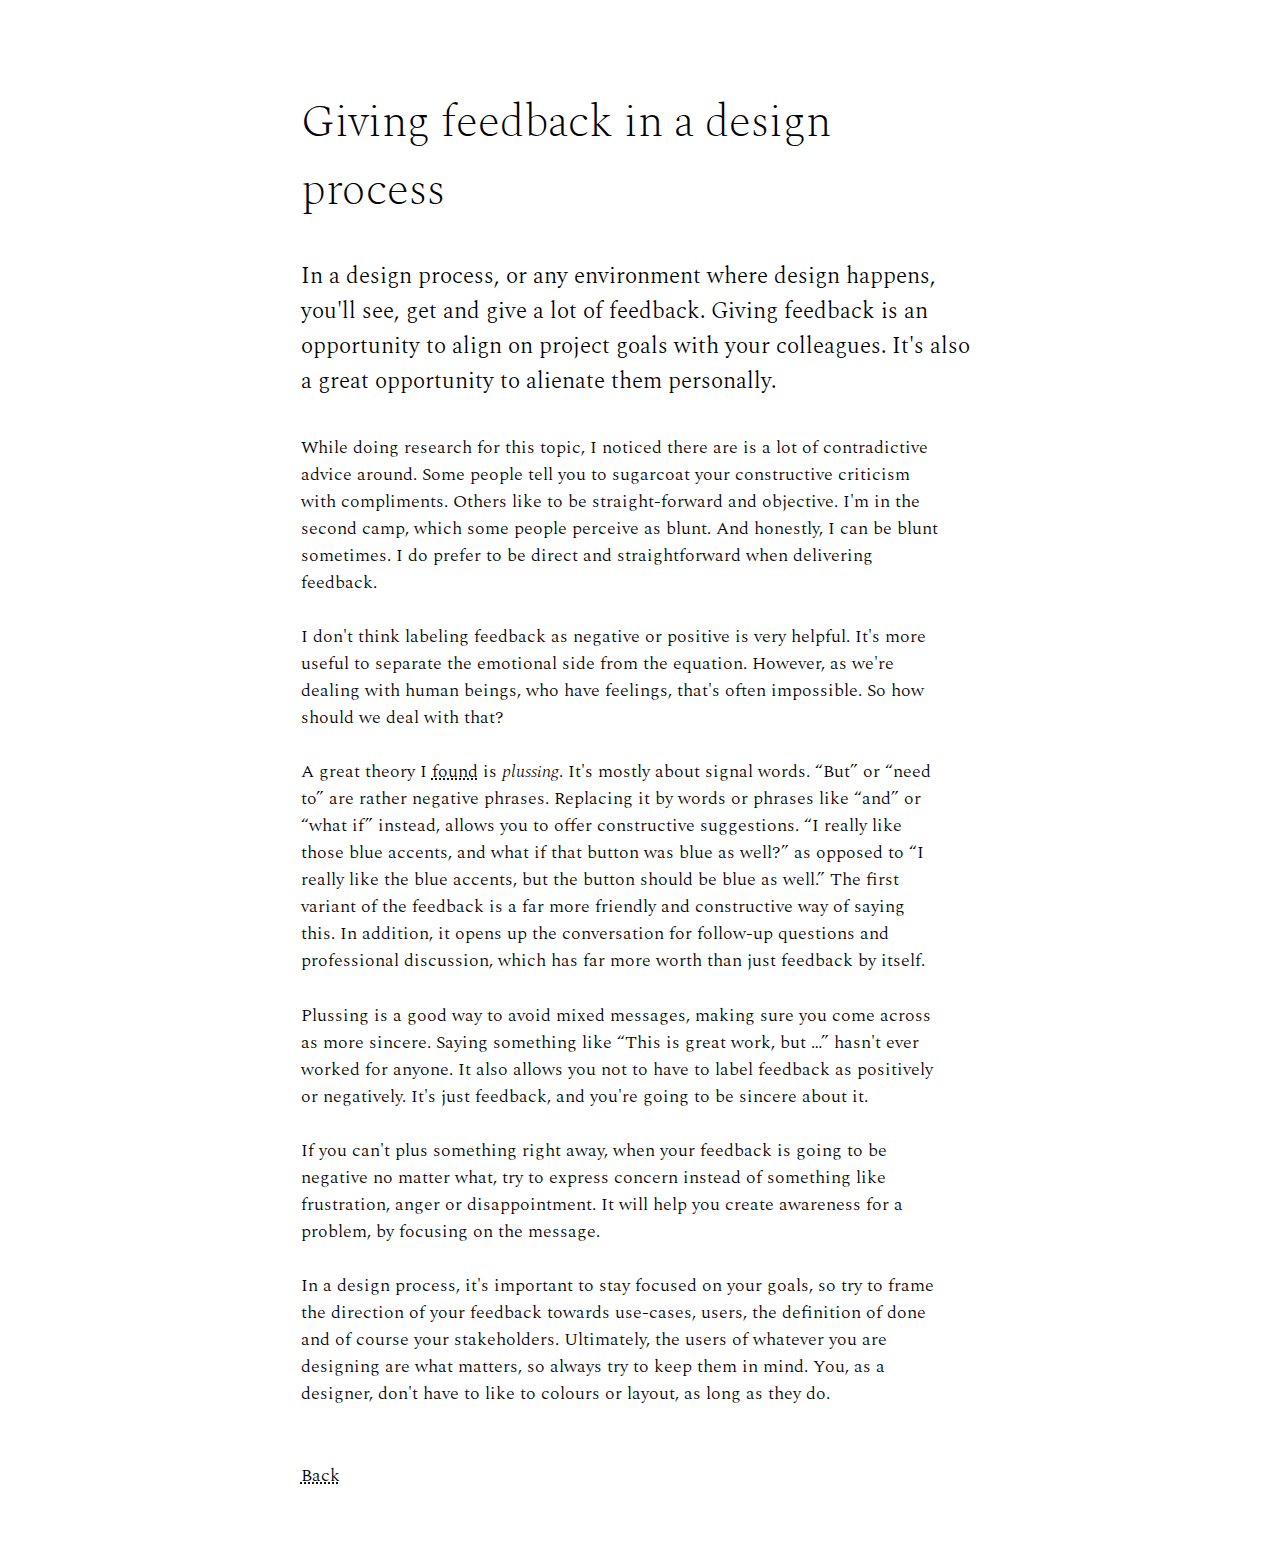
==== articles/feedback.html @ 8a14a1b5 "publish articles and sketchnotes" ====
<!DOCTYPE html>
<html lang="en">
<head>
  <meta charset="UTF-8">
  <meta name="viewport" content="width=device-width, initial-scale=1.0">
  <link href="https://fonts.googleapis.com/css?family=Spectral:200,200i,300,300i" rel="stylesheet">
  <title>Giving feedback</title>
  <style>
    html {
      box-sizing: border-box;
      font-size: calc(100% + .25vmin);
    }

    *, *:before, *:after {
      box-sizing: inherit;
    }

    body {
      font-family: Spectral, Georgia, serif;
      font-weight: 300;
      font-variant: common-ligatures;
    }

    h1, h2 {
      font-weight: 200;
    }

    h1 {
      font-size: 2.44125em;
      margin-top: 2em;
    }

    h2 {
      font-size: 1.563em;
    }

    p {
      margin: 1.5em 0;
      max-width: 72ch;
      max-width: 35em;
    }

    .lead {
      font-size: 1.25em;
    }

    article, nav {
      max-width: 40em;
      margin: 1.5em auto;
      padding: 0 2vw;
    }

    nav {
      margin: 3em auto;
    }

    a {
      color: black;
      text-decoration-skip: ink;
      text-decoration-style: dotted;
      transition: all 120ms linear;
    }

    a:hover,
    a:focus  {
      color: #F00000;
    }
  </style>
</head>
<body>
  <article>
    <header>
      <h1>Giving feedback in a design process</h1>
      <p class="lead">In a design process, or any environment where design happens, you'll see, get and give a lot of feedback. Giving feedback is an opportunity to align on project goals with your colleagues. It's also a great opportunity to alienate them personally.</p>
    </header>
    <main>
      <p>While doing research for this topic, I noticed there are is a lot of contradictive advice around. Some people tell you to sugarcoat your constructive criticism with compliments. Others like to be straight-forward and objective. I'm in the second camp, which some people perceive as blunt. And honestly, I can be blunt sometimes. I do prefer to be direct and straightforward when delivering feedback.</p>
      <p>I don't think labeling feedback as negative or positive is very helpful. It's more useful to separate the emotional side from the equation. However, as we're dealing with human beings, who have feelings, that's often impossible. So how should we deal with that?</p>
      <p>A great theory I <a href="http://www.nytimes.com/2013/04/06/your-money/how-to-give-effective-feedback-both-positive-and-negative.html">found</a> is <em>plussing</em>. It's mostly about signal words. “But” or “need to” are rather negative phrases. Replacing it by words or phrases like “and” or “what if” instead, allows you to offer constructive suggestions. “I really like those blue accents, and what if that button was blue as well?” as opposed to “I really like the blue accents, but the button should be blue as well.” The first variant of the feedback is a far more friendly and constructive way of saying this. In addition, it opens up the conversation for follow-up questions and professional discussion, which has far more worth than just feedback by itself.</p>
      <p>Plussing is a good way to avoid mixed messages, making sure you come across as more sincere. Saying something like “This is great work, but &hellip;” hasn't ever worked for anyone. It also allows you not to have to label feedback as positively or negatively. It's just feedback, and you're going to be sincere about it.</p>
      <p>If you can't plus something right away, when your feedback is going to be negative no matter what, try to express concern instead of something like frustration, anger or disappointment. It will help you create awareness for a problem, by focusing on the message.</p>
      <p>In a design process, it's important to stay focused on your goals, so try to frame the direction of your feedback towards use-cases, users, the definition of done and of course your stakeholders. Ultimately, the users of whatever you are designing are what matters, so always try to keep them in mind. You, as a designer, don't have to like to colours or layout, as long as they do.</p>
    </main>
  </article>
  <nav><a href="/">Back</a></nav>
</body>
</html>
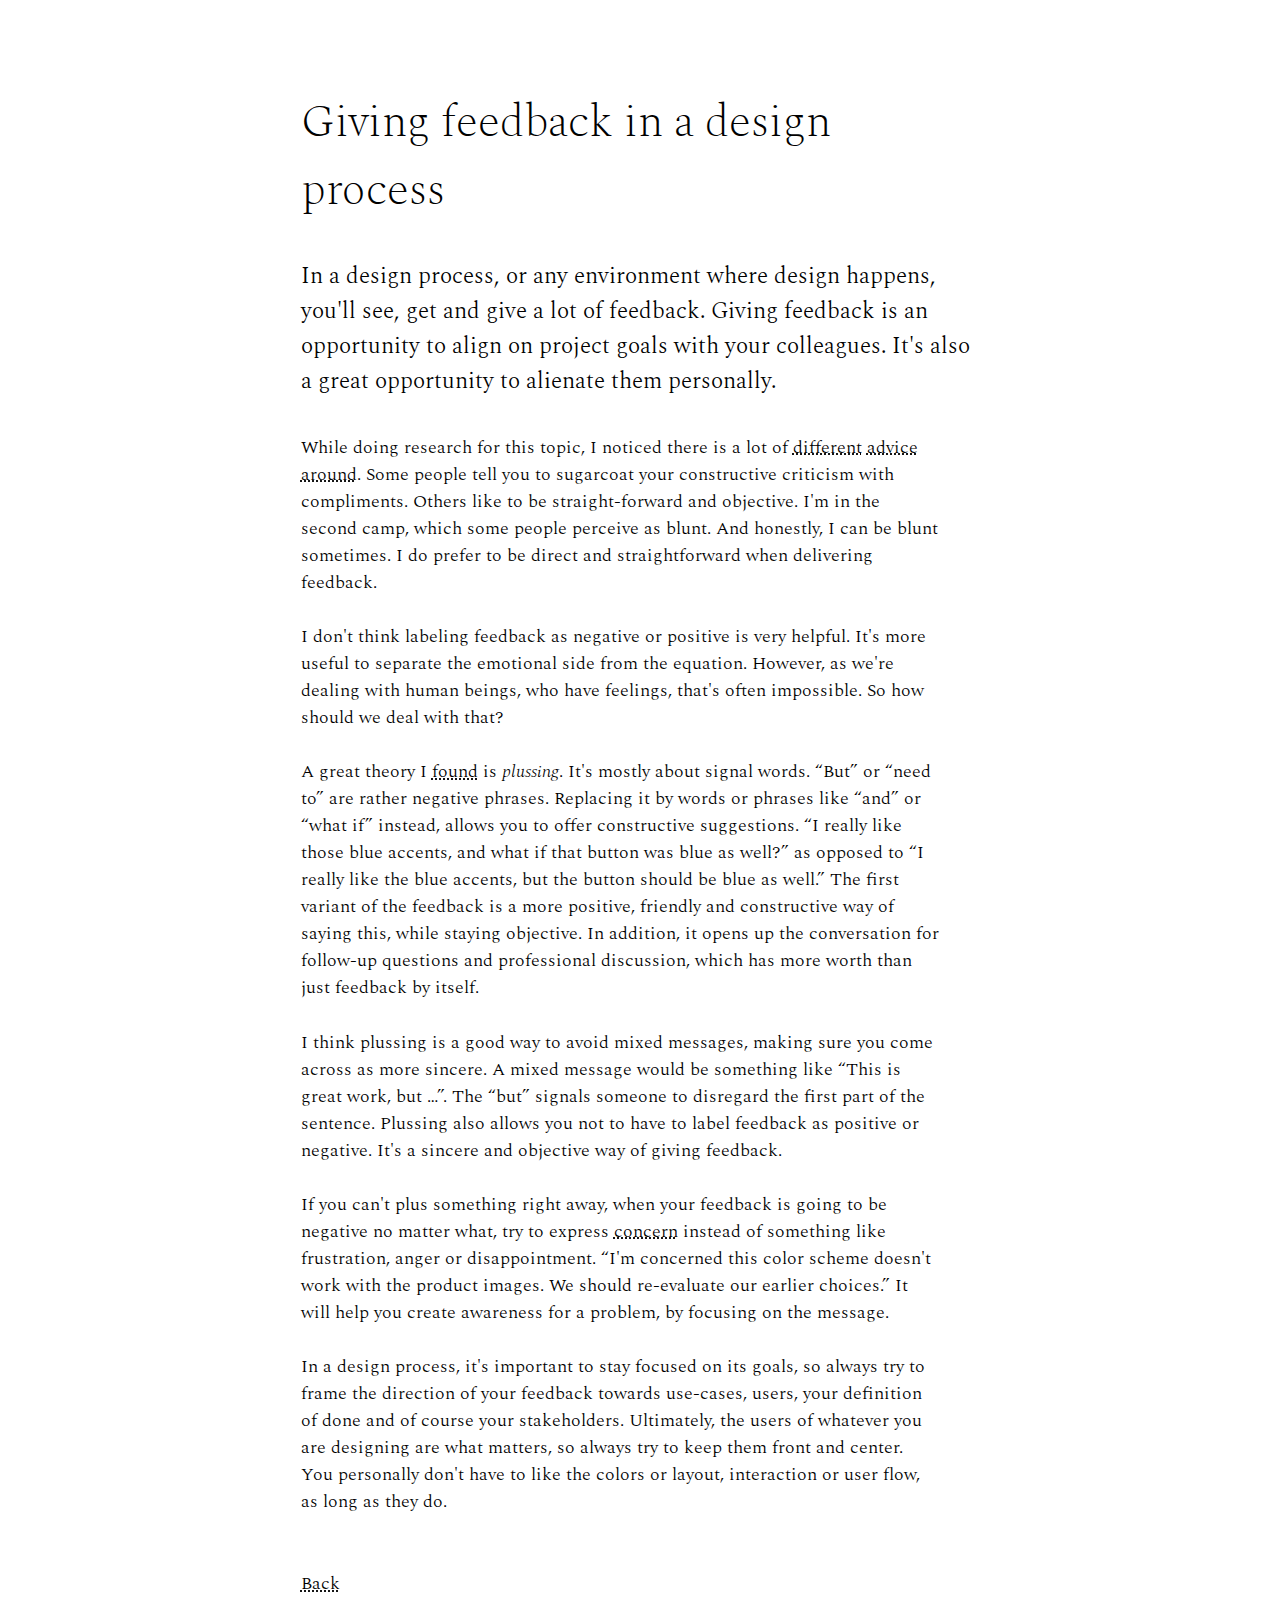
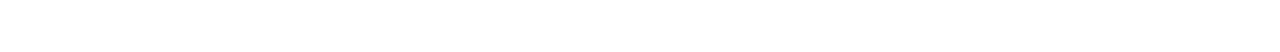
==== commit 9db21b82: "Updated the feedback articles with my sources and some revised sentences" ====
--- a/articles/feedback.html
+++ b/articles/feedback.html
@@ -74,14 +74,14 @@
       <p class="lead">In a design process, or any environment where design happens, you'll see, get and give a lot of feedback. Giving feedback is an opportunity to align on project goals with your colleagues. It's also a great opportunity to alienate them personally.</p>
     </header>
     <main>
-      <p>While doing research for this topic, I noticed there are is a lot of contradictive advice around. Some people tell you to sugarcoat your constructive criticism with compliments. Others like to be straight-forward and objective. I'm in the second camp, which some people perceive as blunt. And honestly, I can be blunt sometimes. I do prefer to be direct and straightforward when delivering feedback.</p>
+      <p>While doing research for this topic, I noticed there is a lot of <a href="http://www.nytimes.com/2013/04/06/your-money/how-to-give-effective-feedback-both-positive-and-negative.html">different</a> <a href="http://www.dummies.com/business/human-resources/employee-relations/giving-constructive-feedback/">advice</a> <a href="http://www.creativebloq.com/web-design/5-tips-giving-design-feedback-people-will-actually-listen-51514897/2">around</a>. Some people tell you to sugarcoat your constructive criticism with compliments. Others like to be straight-forward and objective. I'm in the second camp, which some people perceive as blunt. And honestly, I can be blunt sometimes. I do prefer to be direct and straightforward when delivering feedback.</p>
       <p>I don't think labeling feedback as negative or positive is very helpful. It's more useful to separate the emotional side from the equation. However, as we're dealing with human beings, who have feelings, that's often impossible. So how should we deal with that?</p>
-      <p>A great theory I <a href="http://www.nytimes.com/2013/04/06/your-money/how-to-give-effective-feedback-both-positive-and-negative.html">found</a> is <em>plussing</em>. It's mostly about signal words. “But” or “need to” are rather negative phrases. Replacing it by words or phrases like “and” or “what if” instead, allows you to offer constructive suggestions. “I really like those blue accents, and what if that button was blue as well?” as opposed to “I really like the blue accents, but the button should be blue as well.” The first variant of the feedback is a far more friendly and constructive way of saying this. In addition, it opens up the conversation for follow-up questions and professional discussion, which has far more worth than just feedback by itself.</p>
-      <p>Plussing is a good way to avoid mixed messages, making sure you come across as more sincere. Saying something like “This is great work, but &hellip;” hasn't ever worked for anyone. It also allows you not to have to label feedback as positively or negatively. It's just feedback, and you're going to be sincere about it.</p>
-      <p>If you can't plus something right away, when your feedback is going to be negative no matter what, try to express concern instead of something like frustration, anger or disappointment. It will help you create awareness for a problem, by focusing on the message.</p>
-      <p>In a design process, it's important to stay focused on your goals, so try to frame the direction of your feedback towards use-cases, users, the definition of done and of course your stakeholders. Ultimately, the users of whatever you are designing are what matters, so always try to keep them in mind. You, as a designer, don't have to like to colours or layout, as long as they do.</p>
+      <p>A great theory I <a href="http://www.nytimes.com/2013/04/06/your-money/how-to-give-effective-feedback-both-positive-and-negative.html">found</a> is <em>plussing</em>. It's mostly about signal words. “But” or “need to” are rather negative phrases. Replacing it by words or phrases like “and” or “what if” instead, allows you to offer constructive suggestions. “I really like those blue accents, and what if that button was blue as well?” as opposed to “I really like the blue accents, but the button should be blue as well.” The first variant of the feedback is a more positive, friendly and constructive way of saying this, while staying objective. In addition, it opens up the conversation for follow-up questions and professional discussion, which has more worth than just feedback by itself.</p>
+      <p>I think plussing is a good way to avoid mixed messages, making sure you come across as more sincere. A mixed message would be something like “This is great work, but &hellip;”. The “but” signals someone to disregard the first part of the sentence. Plussing also allows you not to have to label feedback as positive or negative. It's a sincere and objective way of giving feedback.</p>
+      <p>If you can't plus something right away, when your feedback is going to be negative no matter what, try to express <a href="http://www.dummies.com/business/human-resources/employee-relations/giving-constructive-feedback/">concern</a> instead of something like frustration, anger or disappointment. “I'm concerned this color scheme doesn't work with the product images. We should re-evaluate our earlier choices.” It will help you create awareness for a problem, by focusing on the message.</p>
+      <p>In a design process, it's important to stay focused on its goals, so always try to frame the direction of your feedback towards use-cases, users, your definition of done and of course your stakeholders. Ultimately, the users of whatever you are designing are what matters, so always try to keep them front and center. You personally don't have to like the colors or layout, interaction or user flow, as long as they do.</p>
     </main>
   </article>
-  <nav><a href="/">Back</a></nav>
+  <nav><a href="..">Back</a></nav>
 </body>
 </html>
